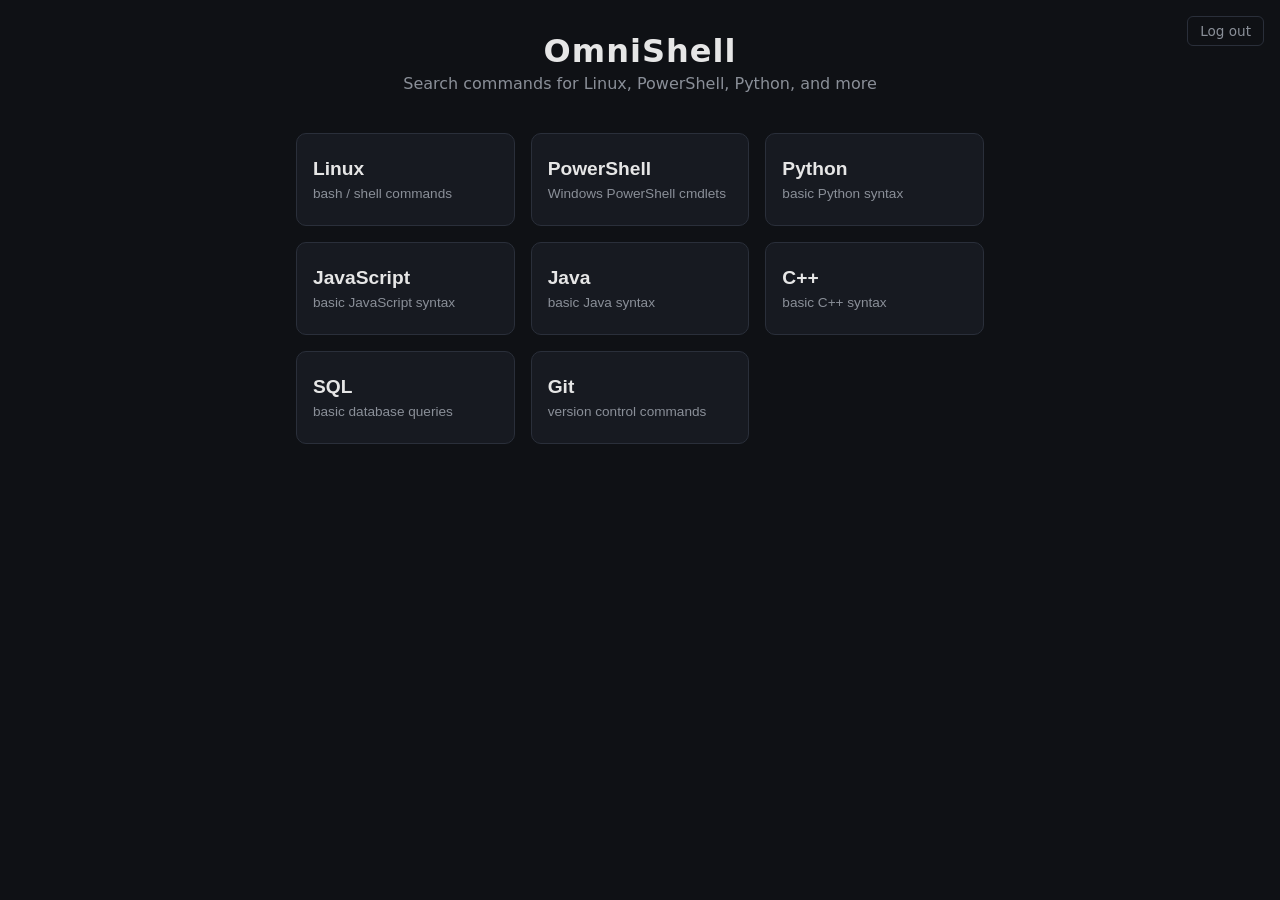
==== web/index.html @ b6ecde3f "I am committing all of this to add more files, more languages and more lines of code" ====
<!DOCTYPE html>
<html lang="en">
<head>
<meta charset="UTF-8">
<meta name="viewport" content="width=device-width, initial-scale=1.0">
<title>OmniShell</title>
<link rel="stylesheet" href="style.css">
</head>
<body>

<header>
  <a id="logout-link" href="/api/logout">Log out</a>
  <h1>OmniShell</h1>
  <p class="subtitle">Search commands for Linux, PowerShell, Python, and more</p>
</header>

<main>
  <section id="provider-select">
    <button class="provider-card" data-provider="linux" data-file="linux_commands.json">
      <span class="provider-name">Linux</span>
      <span class="provider-hint">bash / shell commands</span>
    </button>
    <button class="provider-card" data-provider="powershell" data-file="powershell_commands.json">
      <span class="provider-name">PowerShell</span>
      <span class="provider-hint">Windows PowerShell cmdlets</span>
    </button>
    <button class="provider-card" data-provider="python" data-file="python_commands.json">
      <span class="provider-name">Python</span>
      <span class="provider-hint">basic Python syntax</span>
    </button>
    <button class="provider-card" data-provider="javascript" data-file="javascript_commands.json">
      <span class="provider-name">JavaScript</span>
      <span class="provider-hint">basic JavaScript syntax</span>
    </button>
    <button class="provider-card" data-provider="java" data-file="java_commands.json">
      <span class="provider-name">Java</span>
      <span class="provider-hint">basic Java syntax</span>
    </button>
    <button class="provider-card" data-provider="cpp" data-file="cpp_commands.json">
      <span class="provider-name">C++</span>
      <span class="provider-hint">basic C++ syntax</span>
    </button>
    <button class="provider-card" data-provider="sql" data-file="sql_commands.json">
      <span class="provider-name">SQL</span>
      <span class="provider-hint">basic database queries</span>
    </button>
    <button class="provider-card" data-provider="git" data-file="git_commands.json">
      <span class="provider-name">Git</span>
      <span class="provider-hint">version control commands</span>
    </button>
  </section>

  <section id="provider-view" hidden>
    <div class="toolbar">
      <button id="back-btn">&larr; Back</button>
      <h2 id="provider-title"></h2>
    </div>

    <label for="search-input" class="sr-only">Search by keyword</label>
    <input id="search-input" type="text" placeholder="Search by keyword (e.g. &quot;move directory&quot;)...">

    <p id="result-count"></p>
    <ol id="command-list"></ol>
  </section>
</main>

<script src="app.js"></script>
</body>
</html>
---- web/style.css ----
:root {
  --bg: #0f1115;
  --panel: #171a21;
  --border: #2a2f3a;
  --text: #e6e6e6;
  --muted: #8a8f98;
  --accent: #4fc3f7;
  --accent-dim: #2a4c5c;
}

* { box-sizing: border-box; }

.sr-only {
  position: absolute;
  width: 1px;
  height: 1px;
  padding: 0;
  margin: -1px;
  overflow: hidden;
  clip: rect(0, 0, 0, 0);
  white-space: nowrap;
  border: 0;
}

body {
  margin: 0;
  font-family: system-ui, -apple-system, "Segoe UI", sans-serif;
  background: var(--bg);
  color: var(--text);
}

header {
  position: relative;
  padding: 32px 16px 16px;
  text-align: center;
}

#logout-link {
  position: absolute;
  top: 16px;
  right: 16px;
  color: var(--muted);
  text-decoration: none;
  font-size: 0.85rem;
  border: 1px solid var(--border);
  border-radius: 6px;
  padding: 6px 12px;
}

#logout-link:hover {
  color: var(--text);
  border-color: var(--accent);
}

header h1 {
  margin: 0;
  letter-spacing: 1px;
}

.subtitle {
  color: var(--muted);
  margin: 4px 0 0;
}

main {
  max-width: 720px;
  margin: 0 auto;
  padding: 24px 16px 64px;
}

#provider-select {
  display: grid;
  grid-template-columns: repeat(auto-fit, minmax(180px, 1fr));
  gap: 16px;
}

#provider-select[hidden] {
  display: none;
}

.provider-card {
  background: var(--panel);
  border: 1px solid var(--border);
  border-radius: 10px;
  padding: 24px 16px;
  color: var(--text);
  cursor: pointer;
  display: flex;
  flex-direction: column;
  gap: 6px;
  transition: border-color 0.15s ease, transform 0.15s ease;
}

.provider-card:hover {
  border-color: var(--accent);
  transform: translateY(-2px);
}

.provider-name {
  font-size: 1.2rem;
  font-weight: 600;
}

.provider-hint {
  color: var(--muted);
  font-size: 0.85rem;
}

.toolbar {
  display: flex;
  align-items: center;
  gap: 16px;
  margin-bottom: 16px;
}

#back-btn {
  background: var(--panel);
  border: 1px solid var(--border);
  color: var(--text);
  border-radius: 6px;
  padding: 8px 14px;
  cursor: pointer;
}

#back-btn:hover {
  border-color: var(--accent);
}

#provider-title {
  margin: 0;
}

#search-input {
  width: 100%;
  padding: 12px 14px;
  border-radius: 8px;
  border: 1px solid var(--border);
  background: var(--panel);
  color: var(--text);
  font-size: 1rem;
}

#search-input:focus {
  outline: none;
  border-color: var(--accent);
}

#result-count {
  color: var(--muted);
  font-size: 0.85rem;
  margin: 12px 0 4px;
}

#command-list {
  list-style: none;
  margin: 0;
  padding: 0;
  display: flex;
  flex-direction: column;
  gap: 8px;
}

#command-list li.cmd-item {
  background: var(--panel);
  border: 1px solid var(--border);
  border-radius: 8px;
  overflow: hidden;
}

.cmd-row {
  display: flex;
  flex-wrap: wrap;
  gap: 6px 12px;
  align-items: baseline;
  padding: 12px 14px;
}

.cmd-row.has-examples {
  cursor: pointer;
}

.cmd-row.has-examples:hover,
.cmd-row.expanded {
  background: rgba(79, 195, 247, 0.08);
}

.cmd-index {
  color: var(--muted);
  min-width: 1.5em;
  text-align: right;
}

.cmd-text {
  color: var(--accent);
  font-family: "Cascadia Code", "Fira Code", Consolas, monospace;
  white-space: nowrap;
}

.cmd-desc {
  color: var(--text);
  flex: 1 1 200px;
  min-width: 200px;
}

.cmd-caret {
  margin-left: auto;
  color: var(--muted);
  font-size: 0.75rem;
}

.cmd-examples {
  border-top: 1px solid var(--border);
  padding: 10px 14px 12px;
  display: flex;
  flex-direction: column;
  gap: 6px;
  background: rgba(0, 0, 0, 0.15);
}

.cmd-examples[hidden] {
  display: none;
}

.examples-label {
  color: var(--muted);
  font-size: 0.75rem;
  text-transform: uppercase;
  letter-spacing: 0.5px;
}

.example-line {
  color: var(--accent);
  font-family: "Cascadia Code", "Fira Code", Consolas, monospace;
  font-size: 0.9rem;
  padding-left: 1.25em;
}

.no-results {
  color: var(--muted);
  padding: 24px 0;
  text-align: center;
}
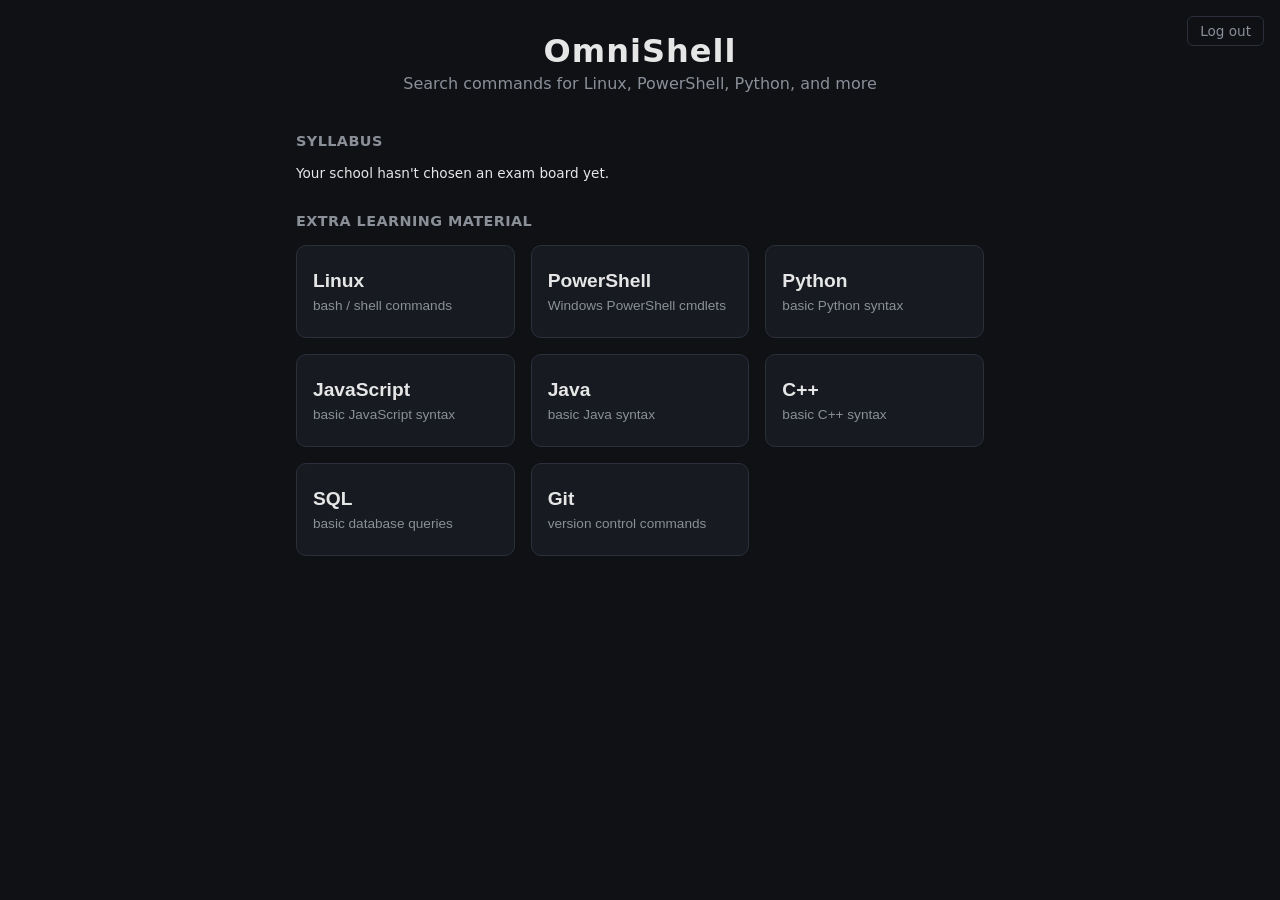
==== commit bed909b2: "this is to change the idea that the headteacher is able to choose the syllabus and then the code tha" ====
--- a/web/index.html
+++ b/web/index.html
@@ -9,13 +9,20 @@
 <body>
 
 <header>
-  <a id="logout-link" href="/api/logout">Log out</a>
+  <div class="header-links">
+    <a id="role-link" hidden></a>
+    <a id="logout-link" href="/api/logout">Log out</a>
+  </div>
   <h1>OmniShell</h1>
   <p class="subtitle">Search commands for Linux, PowerShell, Python, and more</p>
 </header>
 
 <main>
   <section id="provider-select">
+    <h2 class="group-heading">Syllabus</h2>
+    <p id="syllabus-empty" class="muted small-note">Your school hasn't chosen an exam board yet.</p>
+
+    <h2 class="group-heading" id="extra-heading">Extra learning material</h2>
     <button class="provider-card" data-provider="linux" data-file="linux_commands.json">
       <span class="provider-name">Linux</span>
       <span class="provider-hint">bash / shell commands</span>
--- a/web/style.css
+++ b/web/style.css
@@ -35,10 +35,15 @@
   text-align: center;
 }
 
-#logout-link {
+.header-links {
   position: absolute;
   top: 16px;
   right: 16px;
+  display: flex;
+  gap: 8px;
+}
+
+.header-links a {
   color: var(--muted);
   text-decoration: none;
   font-size: 0.85rem;
@@ -47,9 +52,13 @@
   padding: 6px 12px;
 }
 
-#logout-link:hover {
-  color: var(--text);
-  border-color: var(--accent);
+.header-links a:hover {
+  color: var(--text);
+  border-color: var(--accent);
+}
+
+.header-links a[hidden] {
+  display: none;
 }
 
 header h1 {
@@ -76,6 +85,25 @@
 
 #provider-select[hidden] {
   display: none;
+}
+
+.group-heading {
+  grid-column: 1 / -1;
+  margin: 8px 0 0;
+  font-size: 0.9rem;
+  color: var(--muted);
+  text-transform: uppercase;
+  letter-spacing: 0.03em;
+}
+
+.group-heading:first-child {
+  margin-top: 0;
+}
+
+.small-note {
+  grid-column: 1 / -1;
+  margin: 0 0 8px;
+  font-size: 0.85rem;
 }
 
 .provider-card {
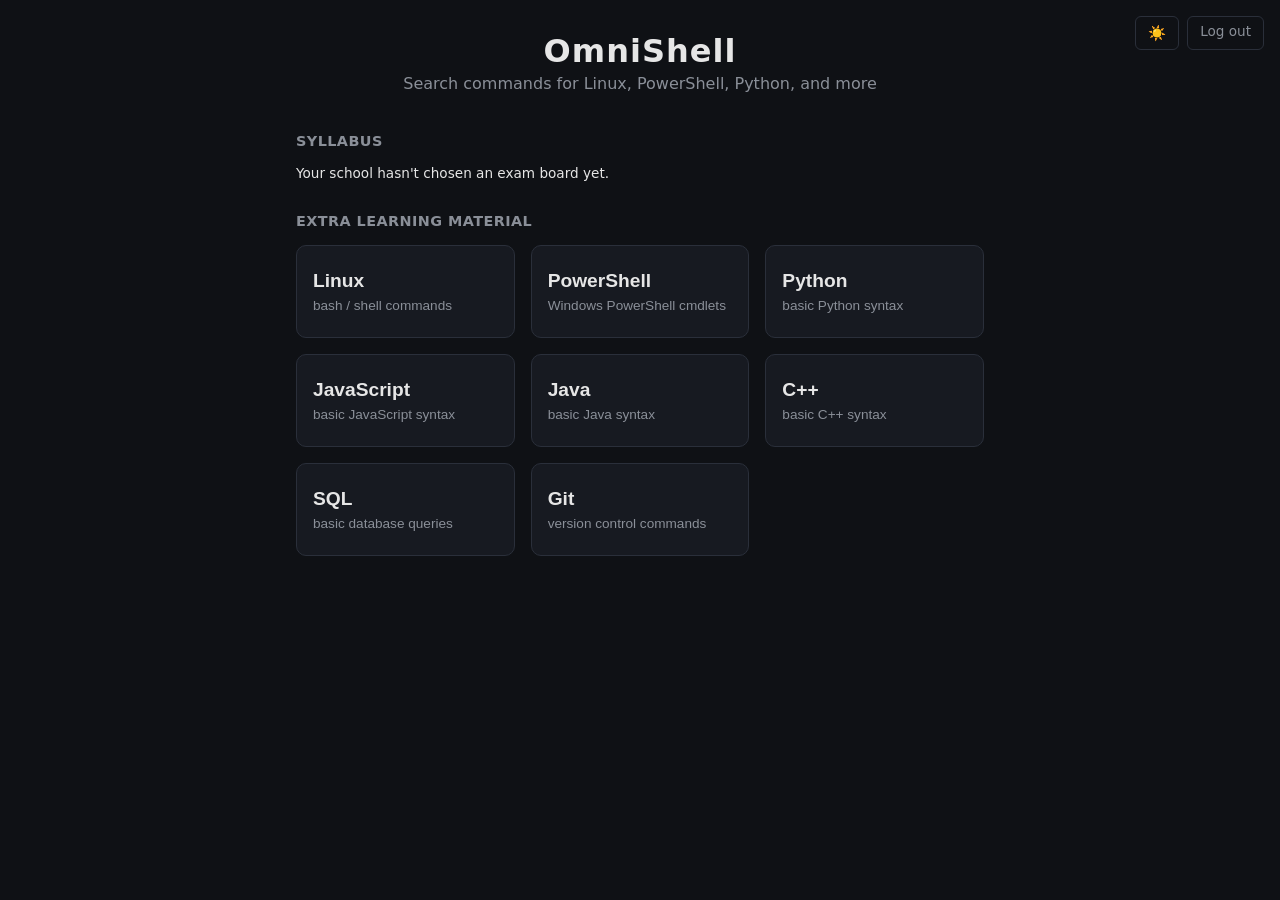
==== commit 3db9beb3: "I have changed the audit logs so they are CSV files and I am planning on making them so i can export" ====
--- a/web/index.html
+++ b/web/index.html
@@ -3,6 +3,11 @@
 <head>
 <meta charset="UTF-8">
 <meta name="viewport" content="width=device-width, initial-scale=1.0">
+<script>
+  if (localStorage.getItem("omnishell_theme") === "light") {
+    document.documentElement.setAttribute("data-theme", "light");
+  }
+</script>
 <title>OmniShell</title>
 <link rel="stylesheet" href="style.css">
 </head>
@@ -10,6 +15,7 @@
 
 <header>
   <div class="header-links">
+    <button type="button" id="theme-toggle" class="theme-toggle" aria-label="Toggle theme"></button>
     <a id="role-link" hidden></a>
     <a id="logout-link" href="/api/logout">Log out</a>
   </div>
--- a/web/style.css
+++ b/web/style.css
@@ -6,6 +6,32 @@
   --muted: #8a8f98;
   --accent: #4fc3f7;
   --accent-dim: #2a4c5c;
+}
+
+:root[data-theme="light"] {
+  --bg: #f4f6f9;
+  --panel: #ffffff;
+  --border: #d7dce3;
+  --text: #1b1f24;
+  --muted: #5b6470;
+  --accent: #0284c7;
+  --accent-dim: #cfe8f7;
+}
+
+.theme-toggle {
+  background: transparent;
+  border: 1px solid var(--border);
+  color: var(--muted);
+  border-radius: 6px;
+  padding: 6px 12px;
+  font-size: 0.9rem;
+  cursor: pointer;
+  line-height: 1.4;
+}
+
+.theme-toggle:hover {
+  color: var(--text);
+  border-color: var(--accent);
 }
 
 * { box-sizing: border-box; }
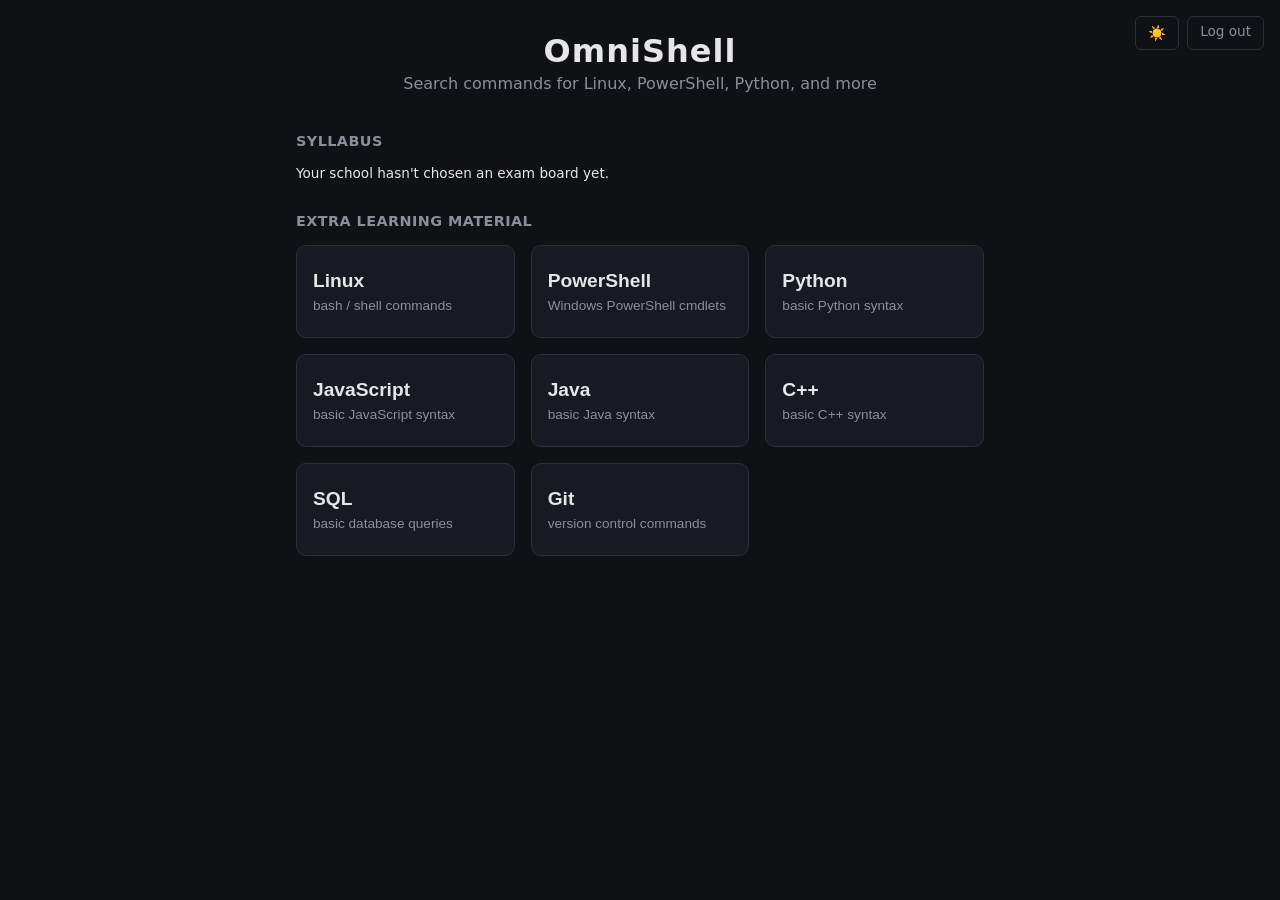
==== commit a0ba51fd: "This is to add all the code that has been changed, to add more lines of code that has been added" ====
--- a/web/index.html
+++ b/web/index.html
@@ -23,12 +23,21 @@
   <p class="subtitle">Search commands for Linux, PowerShell, Python, and more</p>
 </header>
 
+<!-- Only shown for independent learners on a free trial; app.js fills it in
+     from the plan info on /api/me. -->
+<div id="trial-banner" class="trial-banner" hidden>
+  <span id="trial-text"></span>
+  <a class="trial-btn" href="/plans.html">Choose a plan</a>
+</div>
+
 <main>
   <section id="provider-select">
-    <h2 class="group-heading">Syllabus</h2>
-    <p id="syllabus-empty" class="muted small-note">Your school hasn't chosen an exam board yet.</p>
+    <!-- Shown by app.js once /api/me confirms the user belongs to a school.
+         Independent learners have no school, so they only see the language list. -->
+    <h2 class="group-heading" id="syllabus-heading" hidden>Syllabus</h2>
+    <p id="syllabus-empty" class="muted small-note" hidden>Your school hasn't chosen an exam board yet.</p>
 
-    <h2 class="group-heading" id="extra-heading">Extra learning material</h2>
+    <h2 class="group-heading" id="extra-heading" hidden>Extra learning material</h2>
     <button class="provider-card" data-provider="linux" data-file="linux_commands.json">
       <span class="provider-name">Linux</span>
       <span class="provider-hint">bash / shell commands</span>
--- a/web/style.css
+++ b/web/style.css
@@ -69,6 +69,12 @@
   gap: 8px;
 }
 
+@media (max-width: 480px) {
+  header {
+    padding-top: 72px;
+  }
+}
+
 .header-links a {
   color: var(--muted);
   text-decoration: none;
@@ -294,3 +300,35 @@
   padding: 24px 0;
   text-align: center;
 }
+
+/* Free-trial banner (independent learners only) */
+.trial-banner {
+  display: flex;
+  flex-wrap: wrap;
+  align-items: center;
+  justify-content: center;
+  gap: 8px 14px;
+  margin: 0 16px 8px;
+  padding: 10px 14px;
+  border: 1px solid var(--accent);
+  border-radius: 8px;
+  background: rgba(79, 195, 247, 0.08);
+  font-size: 0.9rem;
+}
+
+.trial-banner[hidden] {
+  display: none;
+}
+
+.trial-btn {
+  background: var(--accent);
+  color: var(--bg);
+  text-decoration: none;
+  font-weight: 600;
+  border-radius: 6px;
+  padding: 6px 14px;
+}
+
+.trial-btn:hover {
+  filter: brightness(1.1);
+}
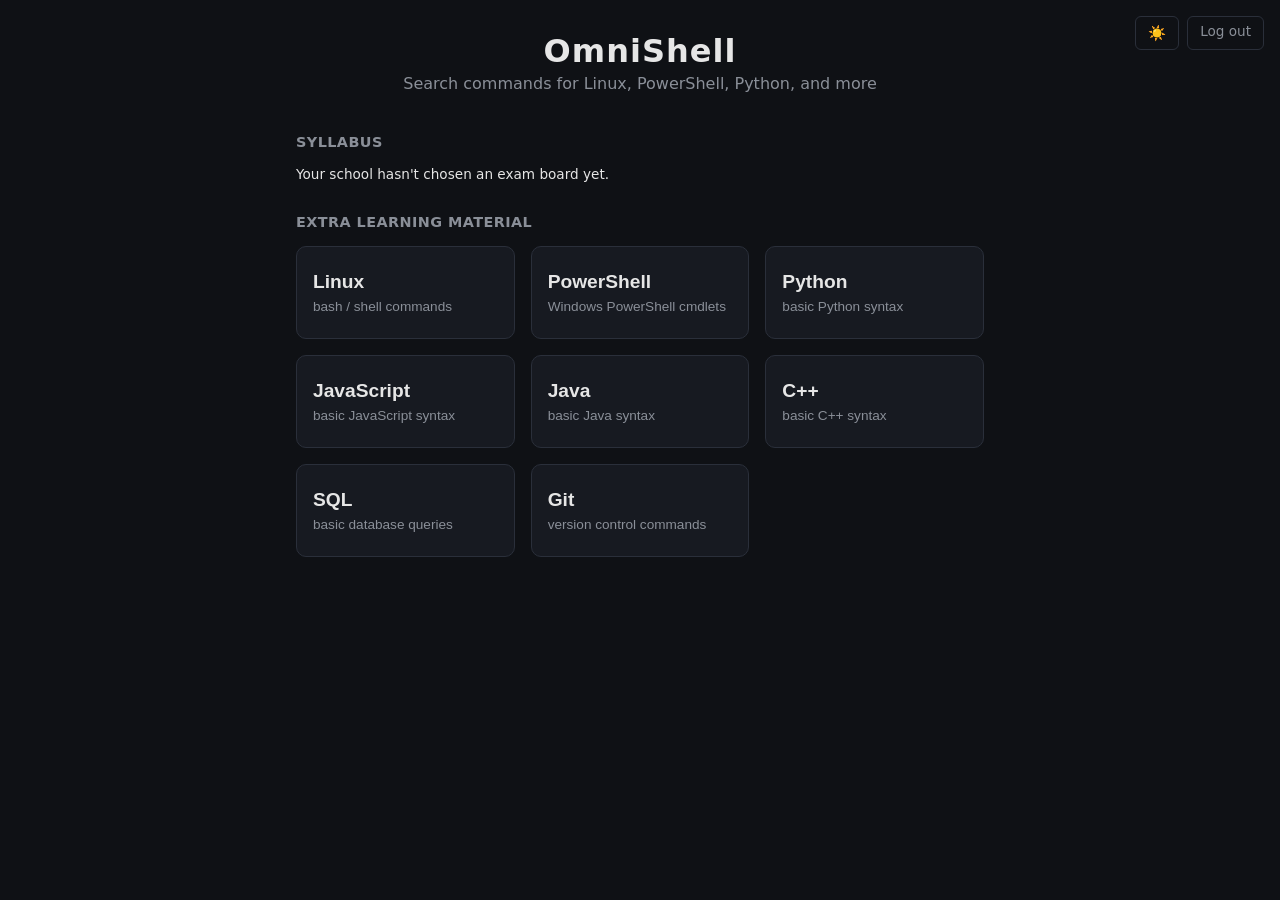
==== commit 2933af8e: "made some changes so when the page scrolls down, you are able to see the title and the top part of t" ====
--- a/web/index.html
+++ b/web/index.html
@@ -13,14 +13,16 @@
 </head>
 <body>
 
-<header>
-  <div class="header-links">
-    <button type="button" id="theme-toggle" class="theme-toggle" aria-label="Toggle theme"></button>
-    <a id="role-link" hidden></a>
-    <a id="logout-link" href="/api/logout">Log out</a>
+<header id="site-header">
+  <div class="header-bar">
+    <div class="header-links">
+      <button type="button" id="theme-toggle" class="theme-toggle" aria-label="Toggle theme"></button>
+      <a id="role-link" hidden></a>
+      <a id="logout-link" href="/api/logout">Log out</a>
+    </div>
+    <h1>OmniShell</h1>
+    <p class="subtitle">Search commands for Linux, PowerShell, Python, and more</p>
   </div>
-  <h1>OmniShell</h1>
-  <p class="subtitle">Search commands for Linux, PowerShell, Python, and more</p>
 </header>
 
 <!-- Only shown for independent learners on a free trial; app.js fills it in
--- a/web/style.css
+++ b/web/style.css
@@ -55,23 +55,54 @@
   color: var(--text);
 }
 
-header {
-  position: relative;
-  padding: 32px 16px 16px;
+/* The header is a fixed bar that stays on screen while the page scrolls.
+   app.js sets --p on .header-bar from 0 (top of page, full size) to 1
+   (scrolled, compact), and everything below shrinks in step with it. The
+   <header> itself is just a spacer holding the full-size height, so the
+   page below doesn't jump around as the bar shrinks. */
+.header-bar {
+  --p: 0;
+  position: fixed;
+  top: 0;
+  left: 0;
+  right: 0;
+  z-index: 50;
+  background: var(--bg);
   text-align: center;
+  padding: calc(32px - 20px * var(--p)) 16px calc(16px - 4px * var(--p));
+  border-bottom: 1px solid transparent;
+}
+
+.header-bar.scrolled {
+  border-bottom-color: var(--border);
 }
 
 .header-links {
   position: absolute;
-  top: 16px;
+  top: calc(16px - 8px * var(--p));
   right: 16px;
   display: flex;
   gap: 8px;
 }
 
 @media (max-width: 480px) {
-  header {
-    padding-top: 72px;
+  .header-bar {
+    padding-top: calc(72px - 60px * var(--p));
+  }
+
+  /* Once fully shrunk, the title sits on the left so it doesn't run into the
+     buttons on the right, and is a touch smaller than on larger screens. */
+  .header-bar.compact {
+    text-align: left;
+  }
+
+  .header-bar h1 {
+    font-size: calc(2rem - 1.1rem * var(--p));
+    letter-spacing: calc(1px - 0.5px * var(--p));
+  }
+
+  .header-links {
+    gap: 6px;
   }
 }
 
@@ -96,11 +127,16 @@
 header h1 {
   margin: 0;
   letter-spacing: 1px;
+  font-size: calc(2rem - 0.85rem * var(--p));
+  line-height: 1.2;
 }
 
 .subtitle {
   color: var(--muted);
-  margin: 4px 0 0;
+  margin: calc(4px * (1 - var(--p))) 0 0;
+  overflow: hidden;
+  max-height: calc(3.2rem * (1 - var(--p)));
+  opacity: calc(1 - var(--p) * 1.8);
 }
 
 main {
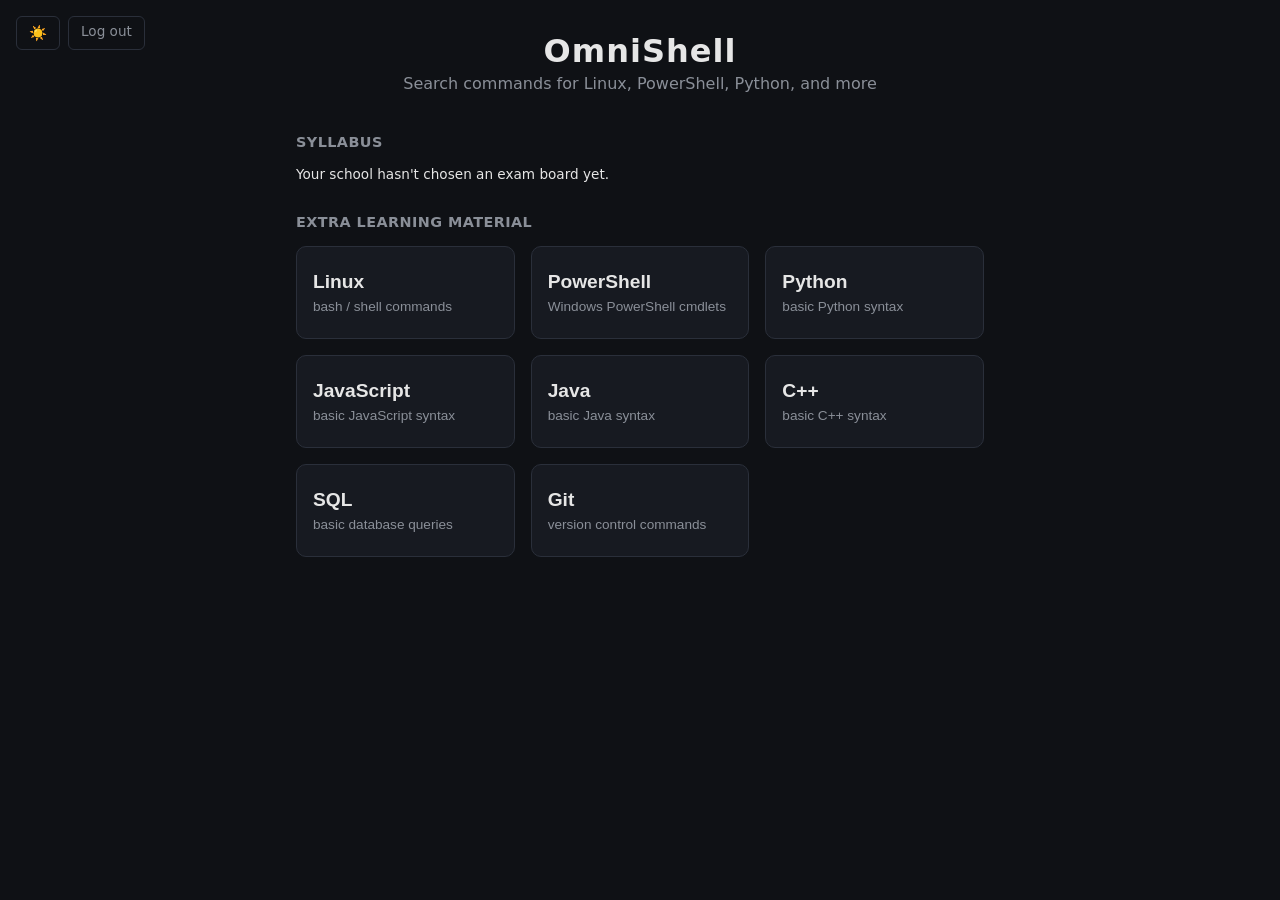
==== commit f3c86feb: "I added the profile part for the poeple to see all they want, the badges, and other stuff, i also ad" ====
--- a/web/index.html
+++ b/web/index.html
@@ -19,6 +19,13 @@
       <button type="button" id="theme-toggle" class="theme-toggle" aria-label="Toggle theme"></button>
       <a id="role-link" hidden></a>
       <a id="logout-link" href="/api/logout">Log out</a>
+    </div>
+    <!-- Filled in by app.js once /api/me says who is logged in. -->
+    <div class="header-profile">
+      <a id="profile-link" class="profile-chip" href="/profile.html" aria-label="View your profile" hidden>
+        <span class="profile-avatar" id="profile-avatar" aria-hidden="true"></span>
+        <span class="profile-name" id="profile-name"></span>
+      </a>
     </div>
     <h1>OmniShell</h1>
     <p class="subtitle">Search commands for Linux, PowerShell, Python, and more</p>
@@ -80,6 +87,9 @@
       <h2 id="provider-title"></h2>
     </div>
 
+    <!-- Only shown on a syllabus topic list: which spec it's based on and when it was last checked. -->
+    <p id="syllabus-note" class="syllabus-note" hidden></p>
+
     <label for="search-input" class="sr-only">Search by keyword</label>
     <input id="search-input" type="text" placeholder="Search by keyword (e.g. &quot;move directory&quot;)...">
 
--- a/web/style.css
+++ b/web/style.css
@@ -77,28 +77,88 @@
   border-bottom-color: var(--border);
 }
 
+/* Theme, quiz and log-out buttons sit on the left... */
 .header-links {
   position: absolute;
   top: calc(16px - 8px * var(--p));
+  left: 16px;
+  display: flex;
+  gap: 8px;
+}
+
+/* ...and the signed-in person's profile sits on the right. */
+.header-profile {
+  position: absolute;
+  top: calc(16px - 8px * var(--p));
   right: 16px;
-  display: flex;
+}
+
+.profile-chip {
+  display: flex;
+  align-items: center;
   gap: 8px;
-}
-
-@media (max-width: 480px) {
+  max-width: 200px;
+  padding: 3px 12px 3px 3px;
+  border: 1px solid var(--border);
+  border-radius: 999px;
+  color: var(--text);
+  text-decoration: none;
+  font-size: 0.85rem;
+  line-height: 1;
+}
+
+.profile-chip:hover {
+  border-color: var(--accent);
+}
+
+.profile-chip[hidden] {
+  display: none;
+}
+
+.profile-avatar {
+  flex: none;
+  width: 25px;
+  height: 25px;
+  border-radius: 50%;
+  background: var(--accent);
+  color: var(--bg);
+  font-weight: 800;
+  font-size: 0.8rem;
+  display: flex;
+  align-items: center;
+  justify-content: center;
+}
+
+.profile-name {
+  white-space: nowrap;
+  overflow: hidden;
+  text-overflow: ellipsis;
+}
+
+/* With buttons on the left and the profile on the right, the title no longer
+   fits between them on narrower screens, so it sits underneath until the bar
+   shrinks. */
+@media (max-width: 820px) {
   .header-bar {
     padding-top: calc(72px - 60px * var(--p));
   }
-
-  /* Once fully shrunk, the title sits on the left so it doesn't run into the
-     buttons on the right, and is a touch smaller than on larger screens. */
-  .header-bar.compact {
-    text-align: left;
+}
+
+@media (max-width: 600px) {
+  /* Phone: just the profile picture, no name, and the title fades out as the
+     bar shrinks because there's no room left for it beside the buttons. */
+  .profile-name {
+    display: none;
+  }
+
+  .profile-chip {
+    padding: 3px;
   }
 
   .header-bar h1 {
     font-size: calc(2rem - 1.1rem * var(--p));
     letter-spacing: calc(1px - 0.5px * var(--p));
+    opacity: clamp(0, calc(1 - (var(--p) - 0.2) * 4), 1);
   }
 
   .header-links {
@@ -335,6 +395,27 @@
   color: var(--muted);
   padding: 24px 0;
   text-align: center;
+}
+
+/* "Based on spec X, last reviewed Y" note above a syllabus topic list */
+.syllabus-note {
+  margin: 0 0 12px;
+  padding: 8px 12px;
+  border-left: 3px solid var(--accent);
+  background: var(--panel);
+  border-radius: 0 8px 8px 0;
+  color: var(--muted);
+  font-size: 0.85rem;
+  line-height: 1.45;
+}
+
+.syllabus-note[hidden] {
+  display: none;
+}
+
+.provider-reviewed {
+  opacity: 0.8;
+  font-size: 0.78rem;
 }
 
 /* Free-trial banner (independent learners only) */
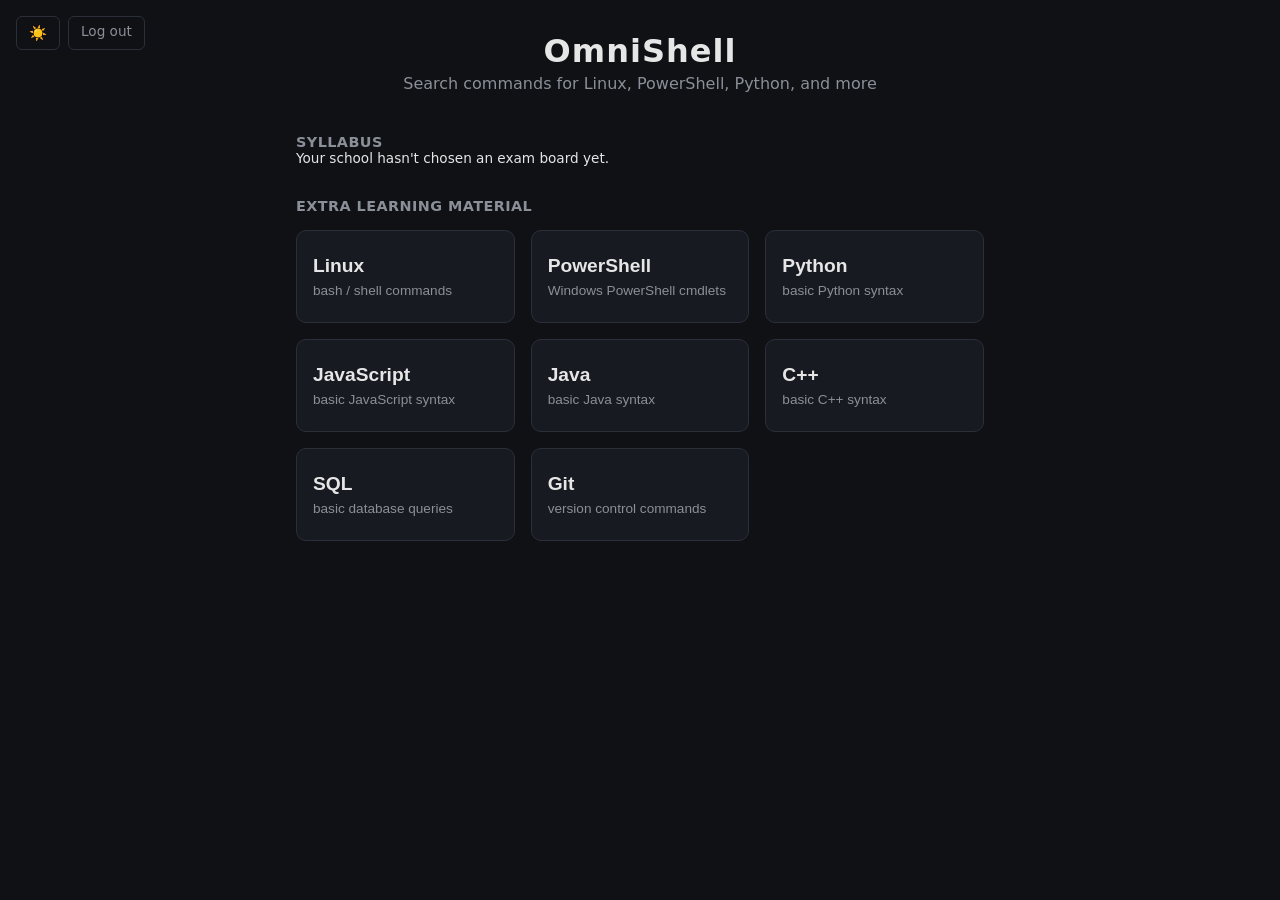
==== commit 0440508c: "this is to make sure that everything that i have done is all upto standard" ====
--- a/web/index.html
+++ b/web/index.html
@@ -16,6 +16,11 @@
 <header id="site-header">
   <div class="header-bar">
     <div class="header-links">
+      <!-- Phones only (CSS): the title fades out when you scroll, so this
+           little house keeps a way home in reach. -->
+      <a id="home-btn" class="home-btn" href="/" aria-label="Home">
+        <svg viewBox="0 0 24 24" width="16" height="16" fill="none" stroke="currentColor" stroke-width="2" stroke-linecap="round" stroke-linejoin="round" aria-hidden="true"><path d="M3 11.5 12 4l9 7.5"/><path d="M5.5 10v10h13V10"/></svg>
+      </a>
       <button type="button" id="theme-toggle" class="theme-toggle" aria-label="Toggle theme"></button>
       <a id="role-link" hidden></a>
       <a id="logout-link" href="/api/logout">Log out</a>
@@ -27,7 +32,7 @@
         <span class="profile-name" id="profile-name"></span>
       </a>
     </div>
-    <h1>OmniShell</h1>
+    <h1><a id="home-link" class="home-link" href="/" title="Back to the start">OmniShell</a></h1>
     <p class="subtitle">Search commands for Linux, PowerShell, Python, and more</p>
   </div>
 </header>
@@ -43,8 +48,35 @@
   <section id="provider-select">
     <!-- Shown by app.js once /api/me confirms the user belongs to a school.
          Independent learners have no school, so they only see the language list. -->
-    <h2 class="group-heading" id="syllabus-heading" hidden>Syllabus</h2>
-    <p id="syllabus-empty" class="muted small-note" hidden>Your school hasn't chosen an exam board yet.</p>
+    <!-- Their badges: what they've earned, and for learners a few to aim for.
+         app.js fills this in from /api/me. -->
+    <section id="home-badges" class="home-badges" hidden>
+      <div class="home-badges-head">
+        <h2 class="group-heading">Your badges</h2>
+        <a class="home-badges-link" href="/profile.html#badges-card">See all badges</a>
+      </div>
+      <div id="home-badges-row" class="home-badges-row"></div>
+      <p id="home-badges-note" class="muted small-note" hidden></p>
+    </section>
+
+    <!-- The person's syllabus, shown right here on the page (not as a card to click):
+         the exam board is a title, with its topics in collapsible sections below. -->
+    <section id="syllabus-section" class="syllabus-section" hidden>
+      <div class="syllabus-head">
+        <h2 class="group-heading" id="syllabus-heading">Syllabus</h2>
+        <a id="syllabus-quiz-link" class="syllabus-quiz-btn" href="/quiz.html" hidden>Quiz me on this syllabus</a>
+      </div>
+      <p id="syllabus-empty" class="muted small-note" hidden>Your school hasn't chosen an exam board yet.</p>
+      <div id="syllabus-body">
+        <h3 id="syllabus-board" class="syllabus-board"></h3>
+        <p id="syllabus-note" class="syllabus-note"></p>
+        <label for="syllabus-search" class="sr-only">Search the syllabus</label>
+        <input id="syllabus-search" class="syllabus-search" type="text" placeholder="Search the syllabus (e.g. &quot;binary&quot;, &quot;sorting&quot;)...">
+        <p id="syllabus-count" class="muted small-note"></p>
+        <div id="syllabus-sections"></div>
+        <div id="syllabus-extra-cards" class="syllabus-extra"></div>
+      </div>
+    </section>
 
     <h2 class="group-heading" id="extra-heading" hidden>Extra learning material</h2>
     <button class="provider-card" data-provider="linux" data-file="linux_commands.json">
@@ -87,9 +119,6 @@
       <h2 id="provider-title"></h2>
     </div>
 
-    <!-- Only shown on a syllabus topic list: which spec it's based on and when it was last checked. -->
-    <p id="syllabus-note" class="syllabus-note" hidden></p>
-
     <label for="search-input" class="sr-only">Search by keyword</label>
     <input id="search-input" type="text" placeholder="Search by keyword (e.g. &quot;move directory&quot;)...">
 
@@ -98,6 +127,10 @@
   </section>
 </main>
 
+<!-- Pops up for a moment when a new badge is earned (see showBadgeToast in app.js). -->
+<div id="badge-toast" class="badge-toast" role="status" hidden></div>
+
+<script src="badges.js"></script>
 <script src="app.js"></script>
 </body>
 </html>
--- a/web/style.css
+++ b/web/style.css
@@ -86,6 +86,12 @@
   gap: 8px;
 }
 
+/* Little house button: hidden here, shown on phones by the max-width: 600px
+   rule below (that rule has to come after this one). */
+.header-links a.home-btn {
+  display: none;
+}
+
 /* ...and the signed-in person's profile sits on the right. */
 .header-profile {
   position: absolute;
@@ -164,6 +170,30 @@
   .header-links {
     gap: 6px;
   }
+
+  /* The faded-out title shouldn't catch taps; the house button does that job. */
+  .header-bar.scrolled h1 {
+    pointer-events: none;
+  }
+
+  .header-links a.home-btn {
+    display: inline-flex;
+    align-items: center;
+    padding: 6px 9px;
+  }
+}
+
+/* Very small phones: slimmer buttons so the row (house, theme, quiz, log out,
+   plus the profile picture) still fits without overlapping. */
+@media (max-width: 360px) {
+  .header-bar .header-links {
+    gap: 4px;
+  }
+
+  .header-bar .header-links a,
+  .header-bar .header-links .theme-toggle {
+    padding: 6px 8px;
+  }
 }
 
 .header-links a {
@@ -182,6 +212,24 @@
 
 .header-links a[hidden] {
   display: none;
+}
+
+/* The OmniShell title is a link home: it looks like plain text, but clicking
+   it takes you back to the start (see goHome in app.js). */
+.home-link {
+  color: inherit;
+  text-decoration: none;
+  cursor: pointer;
+}
+
+.home-link:hover {
+  color: var(--accent);
+}
+
+.home-link:focus-visible {
+  outline: 2px solid var(--accent);
+  outline-offset: 4px;
+  border-radius: 4px;
 }
 
 header h1 {
@@ -397,9 +445,50 @@
   text-align: center;
 }
 
-/* "Based on spec X, last reviewed Y" note above a syllabus topic list */
+/* The syllabus, shown on the home page itself: the exam board is a title and
+   its topics sit underneath in collapsible sections. */
+.syllabus-section {
+  grid-column: 1 / -1;
+}
+
+.syllabus-section[hidden],
+.syllabus-section [hidden] {
+  display: none;
+}
+
+.syllabus-head {
+  display: flex;
+  align-items: center;
+  justify-content: space-between;
+  gap: 8px 16px;
+  flex-wrap: wrap;
+}
+
+.syllabus-head .group-heading {
+  margin: 0;
+}
+
+.syllabus-quiz-btn {
+  background: var(--accent);
+  color: var(--bg);
+  text-decoration: none;
+  font-weight: 700;
+  font-size: 0.85rem;
+  border-radius: 6px;
+  padding: 7px 14px;
+}
+
+.syllabus-quiz-btn:hover {
+  filter: brightness(1.1);
+}
+
+.syllabus-board {
+  margin: 6px 0 10px;
+  font-size: 1.35rem;
+}
+
 .syllabus-note {
-  margin: 0 0 12px;
+  margin: 0 0 14px;
   padding: 8px 12px;
   border-left: 3px solid var(--accent);
   background: var(--panel);
@@ -409,13 +498,125 @@
   line-height: 1.45;
 }
 
-.syllabus-note[hidden] {
-  display: none;
-}
-
-.provider-reviewed {
-  opacity: 0.8;
-  font-size: 0.78rem;
+.syllabus-search {
+  width: 100%;
+  padding: 12px 14px;
+  border-radius: 8px;
+  border: 1px solid var(--border);
+  background: var(--panel);
+  color: var(--text);
+  font-size: 1rem;
+}
+
+.syllabus-search:focus {
+  outline: none;
+  border-color: var(--accent);
+}
+
+#syllabus-count {
+  margin: 8px 0 10px;
+}
+
+.syl-section {
+  background: var(--panel);
+  border: 1px solid var(--border);
+  border-radius: 10px;
+  margin: 0 0 8px;
+  overflow: hidden;
+}
+
+.syl-section summary {
+  display: flex;
+  align-items: center;
+  justify-content: space-between;
+  gap: 12px;
+  padding: 13px 16px;
+  cursor: pointer;
+  font-weight: 600;
+  list-style: none;
+}
+
+.syl-section summary::-webkit-details-marker {
+  display: none;
+}
+
+.syl-section summary::before {
+  content: "\25B8";
+  color: var(--muted);
+  margin-right: 10px;
+  transition: transform 0.15s ease;
+}
+
+.syl-section[open] summary::before {
+  transform: rotate(90deg);
+}
+
+.syl-section summary:hover {
+  background: rgba(79, 195, 247, 0.08);
+}
+
+.syl-name {
+  flex: 1;
+}
+
+.syl-count {
+  color: var(--muted);
+  font-size: 0.8rem;
+  font-weight: 400;
+  white-space: nowrap;
+}
+
+.syl-topics {
+  border-top: 1px solid var(--border);
+  padding: 4px 16px 8px;
+}
+
+.syl-topic {
+  padding: 12px 0;
+  border-bottom: 1px solid var(--border);
+}
+
+.syl-topic:last-child {
+  border-bottom: 0;
+}
+
+.syl-topic[hidden] {
+  display: none;
+}
+
+.syl-topic h4 {
+  margin: 0 0 4px;
+  font-size: 1rem;
+  color: var(--accent);
+}
+
+.syl-topic p {
+  margin: 0;
+  line-height: 1.55;
+}
+
+.syl-topic pre {
+  margin: 10px 0 0;
+  padding: 10px 12px;
+  background: rgba(0, 0, 0, 0.18);
+  border-radius: 8px;
+  overflow-x: auto;
+  font-size: 0.85rem;
+}
+
+.syl-topic code {
+  font-family: "Cascadia Code", "Fira Code", Consolas, monospace;
+}
+
+.syllabus-extra {
+  display: grid;
+  grid-template-columns: repeat(auto-fit, minmax(180px, 1fr));
+  gap: 16px;
+  margin-top: 16px;
+}
+
+.syllabus-extra:empty {
+  display: none;
 }
 
 /* Free-trial banner (independent learners only) */
@@ -449,3 +650,139 @@
 .trial-btn:hover {
   filter: brightness(1.1);
 }
+
+/* Badges on the home page: a row of what you've earned, plus (for learners) a
+   few greyed-out ones to aim for. */
+.home-badges {
+  grid-column: 1 / -1;
+}
+
+.home-badges[hidden],
+.home-badges [hidden] {
+  display: none;
+}
+
+.home-badges-head {
+  display: flex;
+  align-items: center;
+  justify-content: space-between;
+  gap: 8px 16px;
+  flex-wrap: wrap;
+  margin-bottom: 10px;
+}
+
+.home-badges-head .group-heading {
+  margin: 0;
+}
+
+.home-badges-link {
+  color: var(--accent);
+  font-size: 0.85rem;
+  text-decoration: none;
+}
+
+.home-badges-link:hover {
+  text-decoration: underline;
+}
+
+.home-badges-row {
+  display: grid;
+  grid-template-columns: repeat(auto-fill, minmax(92px, 1fr));
+  gap: 12px;
+  background: var(--panel);
+  border: 1px solid var(--border);
+  border-radius: 10px;
+  padding: 14px 12px;
+}
+
+.home-badge {
+  text-align: center;
+  font-size: 0.78rem;
+  color: var(--text);
+  min-width: 0;
+}
+
+.home-badge svg {
+  width: 56px;
+  height: 56px;
+  display: block;
+  margin: 0 auto 4px;
+}
+
+.home-badge.locked {
+  color: var(--muted);
+}
+
+.home-badge .bname {
+  font-weight: 600;
+  overflow-wrap: anywhere;
+}
+
+.home-badge .bnote {
+  font-size: 0.7rem;
+  color: var(--muted);
+  line-height: 1.25;
+  margin-top: 1px;
+  /* keep every tile the same height; the full text is in the hover tooltip */
+  display: -webkit-box;
+  -webkit-line-clamp: 3;
+  line-clamp: 3;
+  -webkit-box-orient: vertical;
+  overflow: hidden;
+}
+
+.home-badges .small-note {
+  margin: 8px 0 0;
+}
+
+/* "You earned a badge" pop-up: appears under the header for a few seconds. */
+.badge-toast {
+  position: fixed;
+  top: 76px;
+  left: 50%;
+  transform: translateX(-50%);
+  z-index: 60;
+  display: flex;
+  align-items: center;
+  gap: 12px;
+  max-width: calc(100vw - 32px);
+  padding: 10px 14px;
+  background: var(--panel);
+  border: 1px solid var(--accent);
+  border-radius: 12px;
+  box-shadow: 0 8px 24px rgba(0, 0, 0, 0.35);
+  font-size: 0.9rem;
+}
+
+.badge-toast[hidden] {
+  display: none;
+}
+
+.badge-toast svg {
+  width: 44px;
+  height: 44px;
+  flex: none;
+}
+
+.badge-toast .toast-title {
+  font-weight: 700;
+}
+
+.badge-toast .toast-sub {
+  color: var(--muted);
+  font-size: 0.8rem;
+}
+
+.badge-toast button {
+  background: none;
+  border: none;
+  color: var(--muted);
+  font-size: 1.2rem;
+  line-height: 1;
+  cursor: pointer;
+  padding: 2px 6px;
+}
+
+.badge-toast button:hover {
+  color: var(--text);
+}
